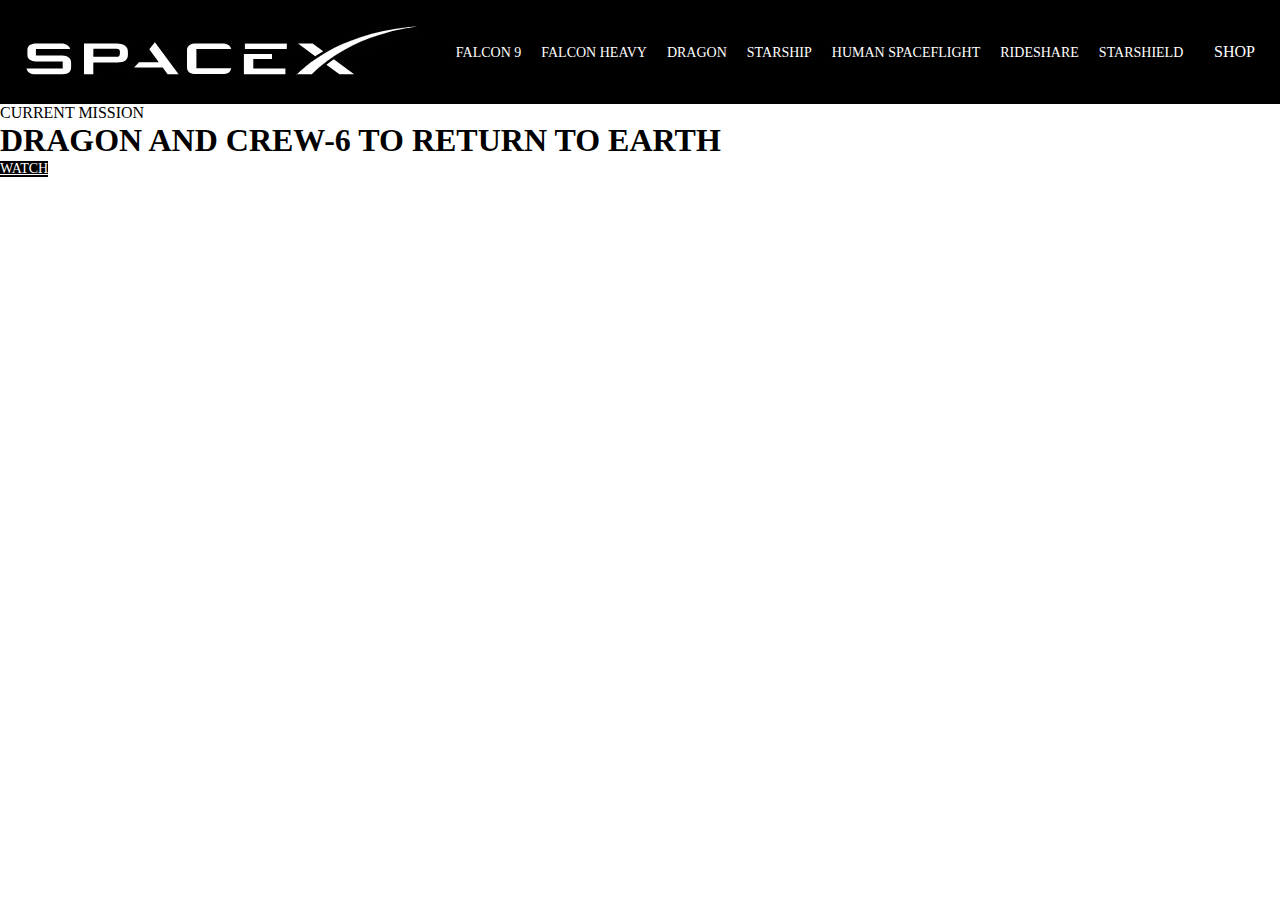
==== index.html @ 00b8a9af "new work" ====
<!DOCTYPE html>
<html lang="en">
<head>
  <meta charset="UTF-8">
  <meta name="viewport" content="width=device-width, initial-scale=1.0">
  <link rel="stylesheet" href="spacex.css">
  <title>SpaceX</title>
</head>
<body>
  <main>
    <nav id="navbar">
      <div class="logo_container">
        <img src="./assets/images/SpaceX Logo (1).jpg" alt="SpaceX">
      </div>
      <ul class="nav_items">
        <li><a href="falcon 9">FALCON 9</a></li>
        <li><a href="falcon heavy">FALCON HEAVY</a></li>
        <li><a href="dragon">DRAGON</a></li>
        <li><a href="starship">STARSHIP</a></li>
        <li><a href="human">HUMAN SPACEFLIGHT</a></li>
        <li><a href="rideshare">RIDESHARE</a></li>
        <li><a href="starshield">STARSHIELD</a></li>
      </ul>
      <ul class="nav_items2">
<li><a href="SHOP">SHOP</a></li>
      </ul>
    </nav>

    <section class="hero-section">
        <div class="right-section"
 <p>CURRENT MISSION</p>
 <h1>DRAGON AND CREW-6 TO RETURN TO EARTH</h1>
 <a href="#" class="btn">
  WATCH
 </a>
</div>
    </section>
  </main>
</body>
</html>
---- spacex.css ----
*{
    padding: 0;
    margin: 0;
}
#navbar {
    display: flex;
    justify-content: space-between;
    padding: 25px;
    background-color: black;
    align-items: center;
}
.nav_items {
 list-style-type: none;
 display: flex;
   &.nav_items a {
color: white;
text-decoration: none;
padding: 10px;
font-size: 14px;
font-weight: 500;
    }
}
.nav_items2 {
  list-style-type: none;
 & a {
 color: white;
 text-decoration: none;
 font-weight: 500;
    }
}
.btn {
    cursor: pointer;
    display: inline-block;
    border: 0;
    font-weight: 400;
    font-size: 14px;
    padding: 10px 20xp;
    background: black;
    color: white;
}
.btn:hover {
    opacity: 0.9;
}
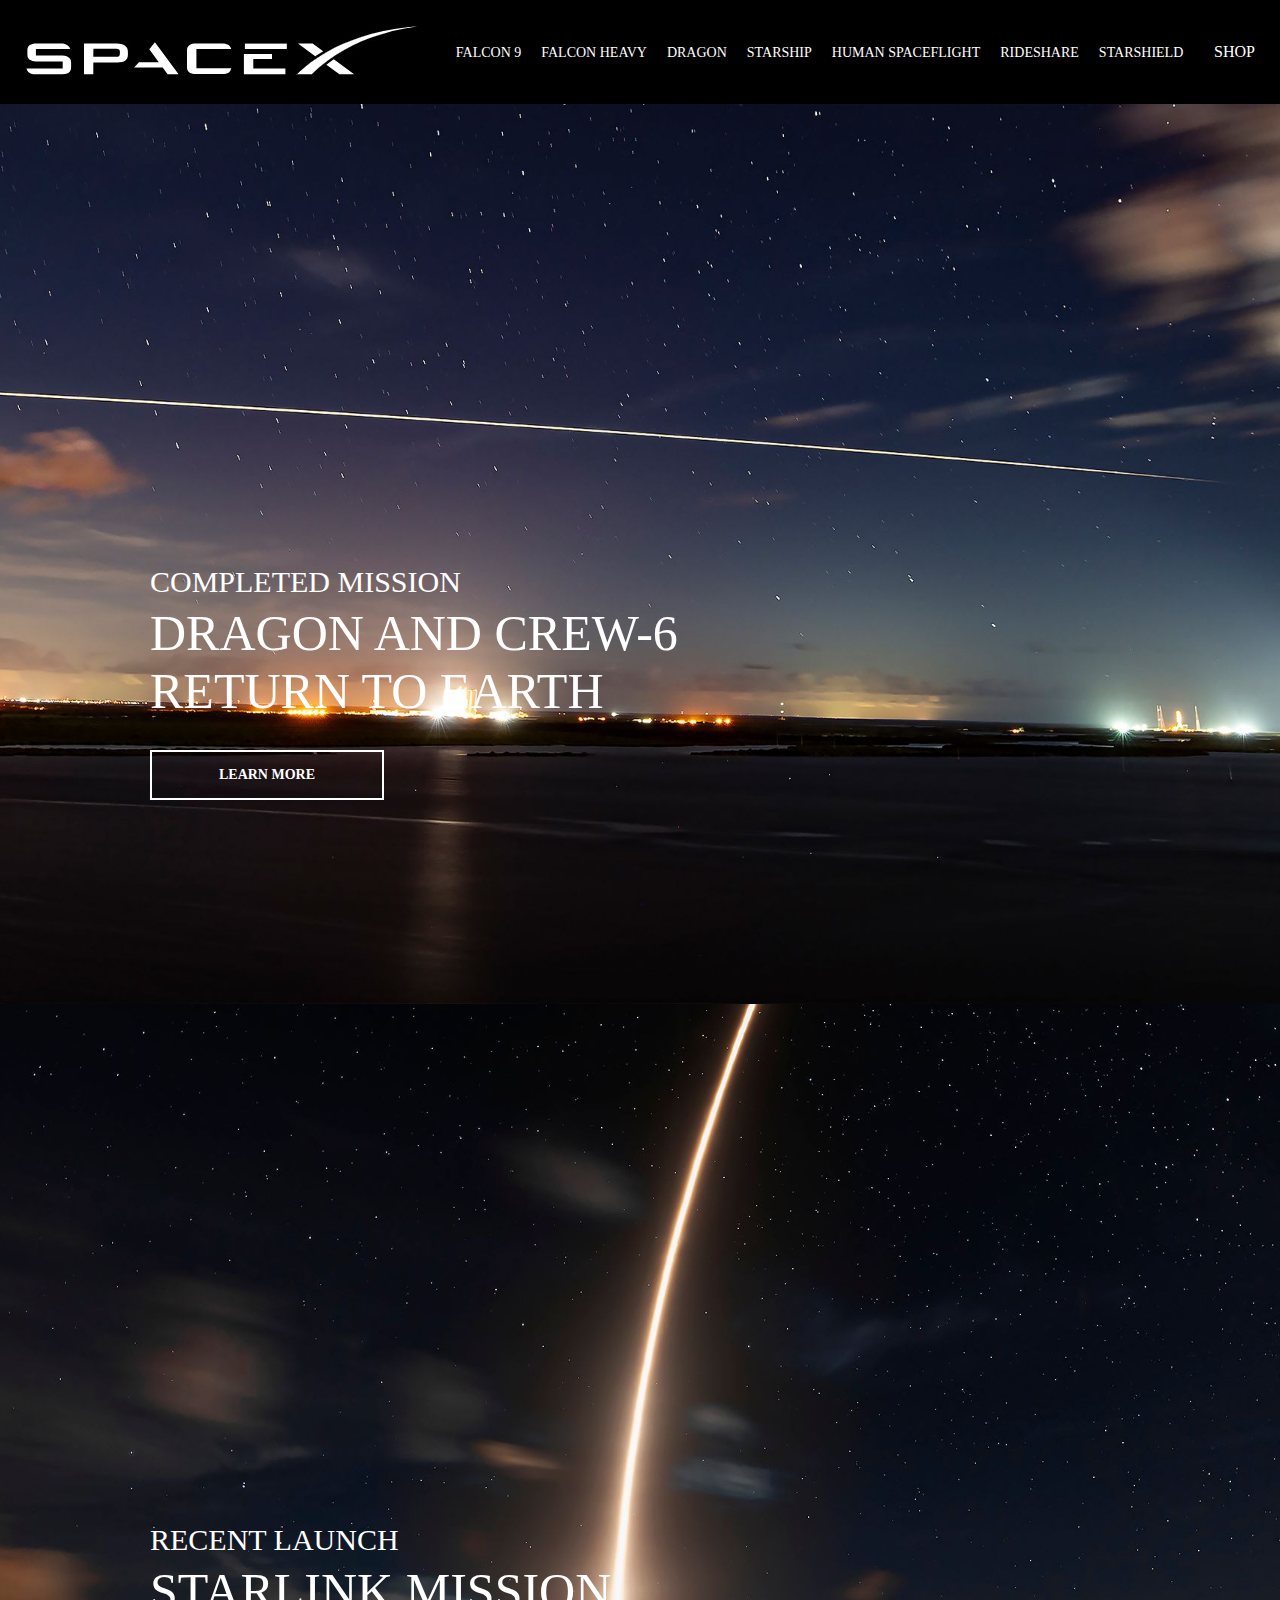
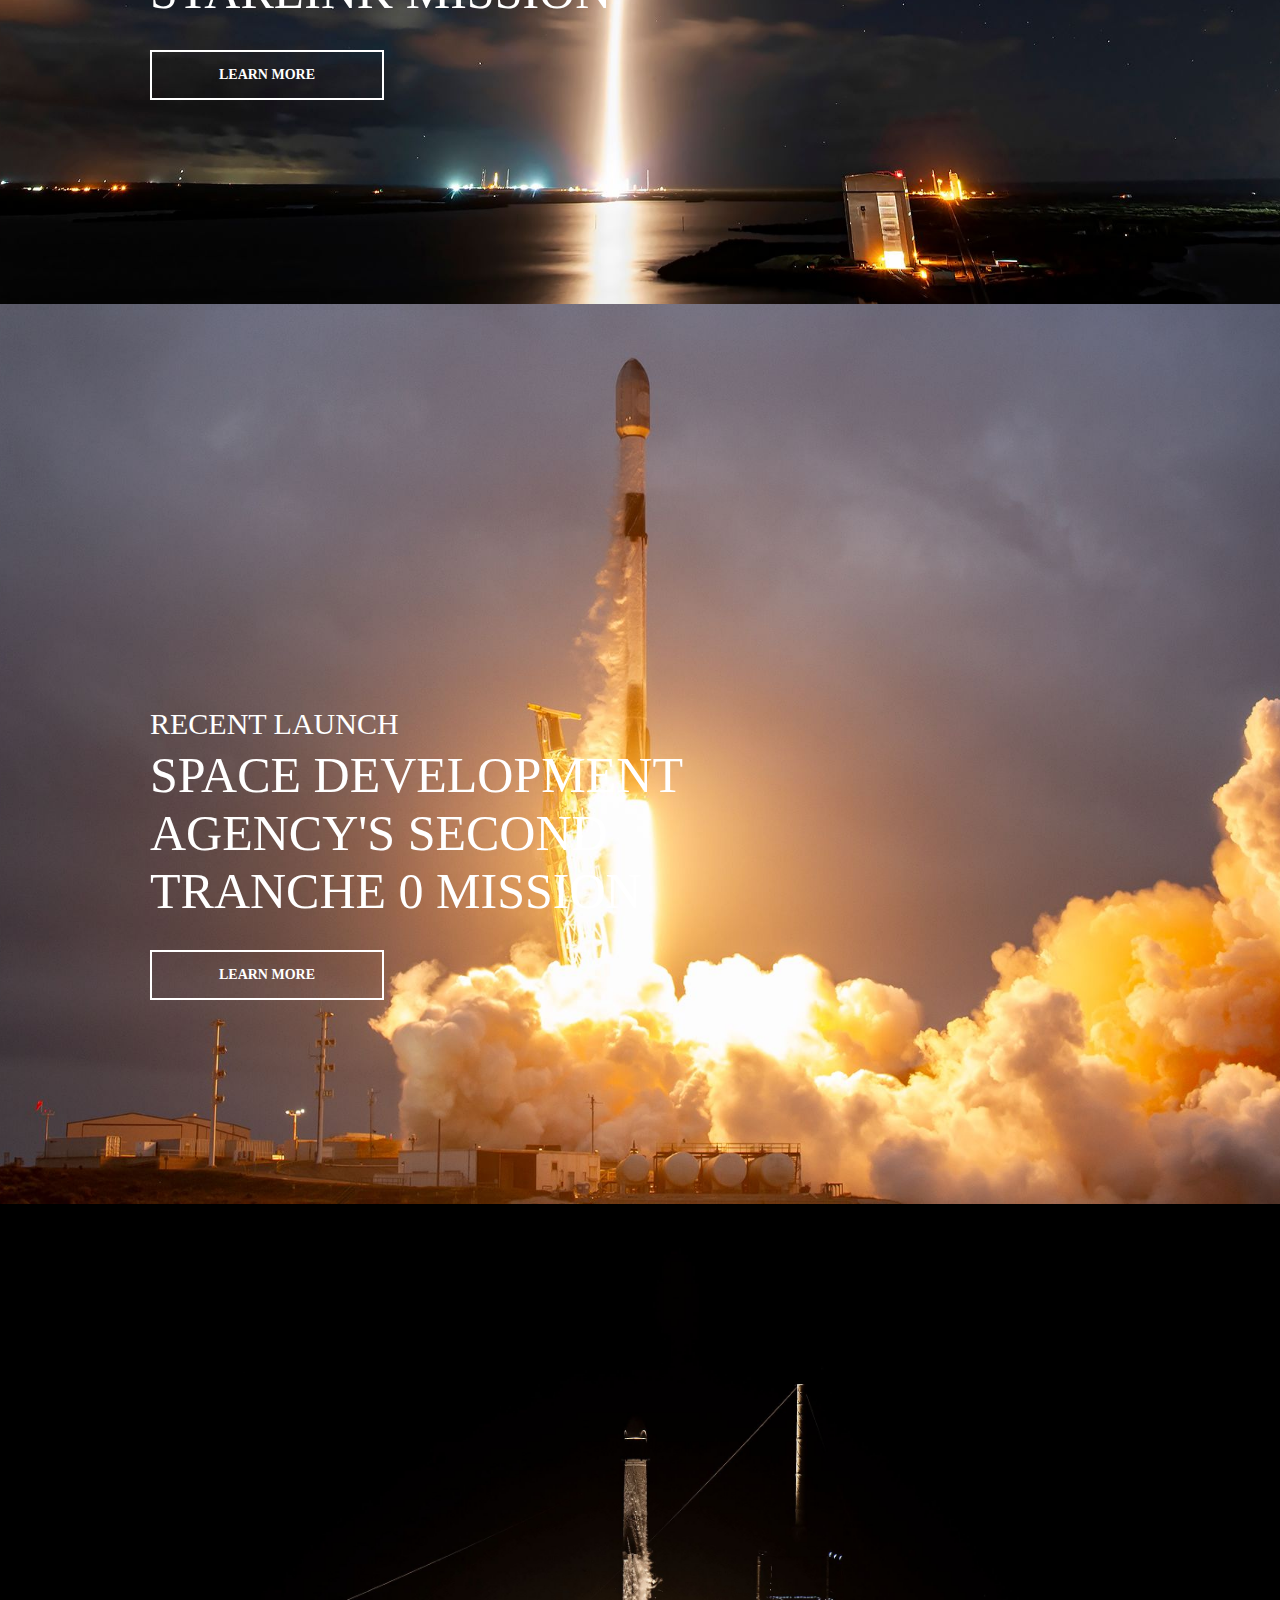
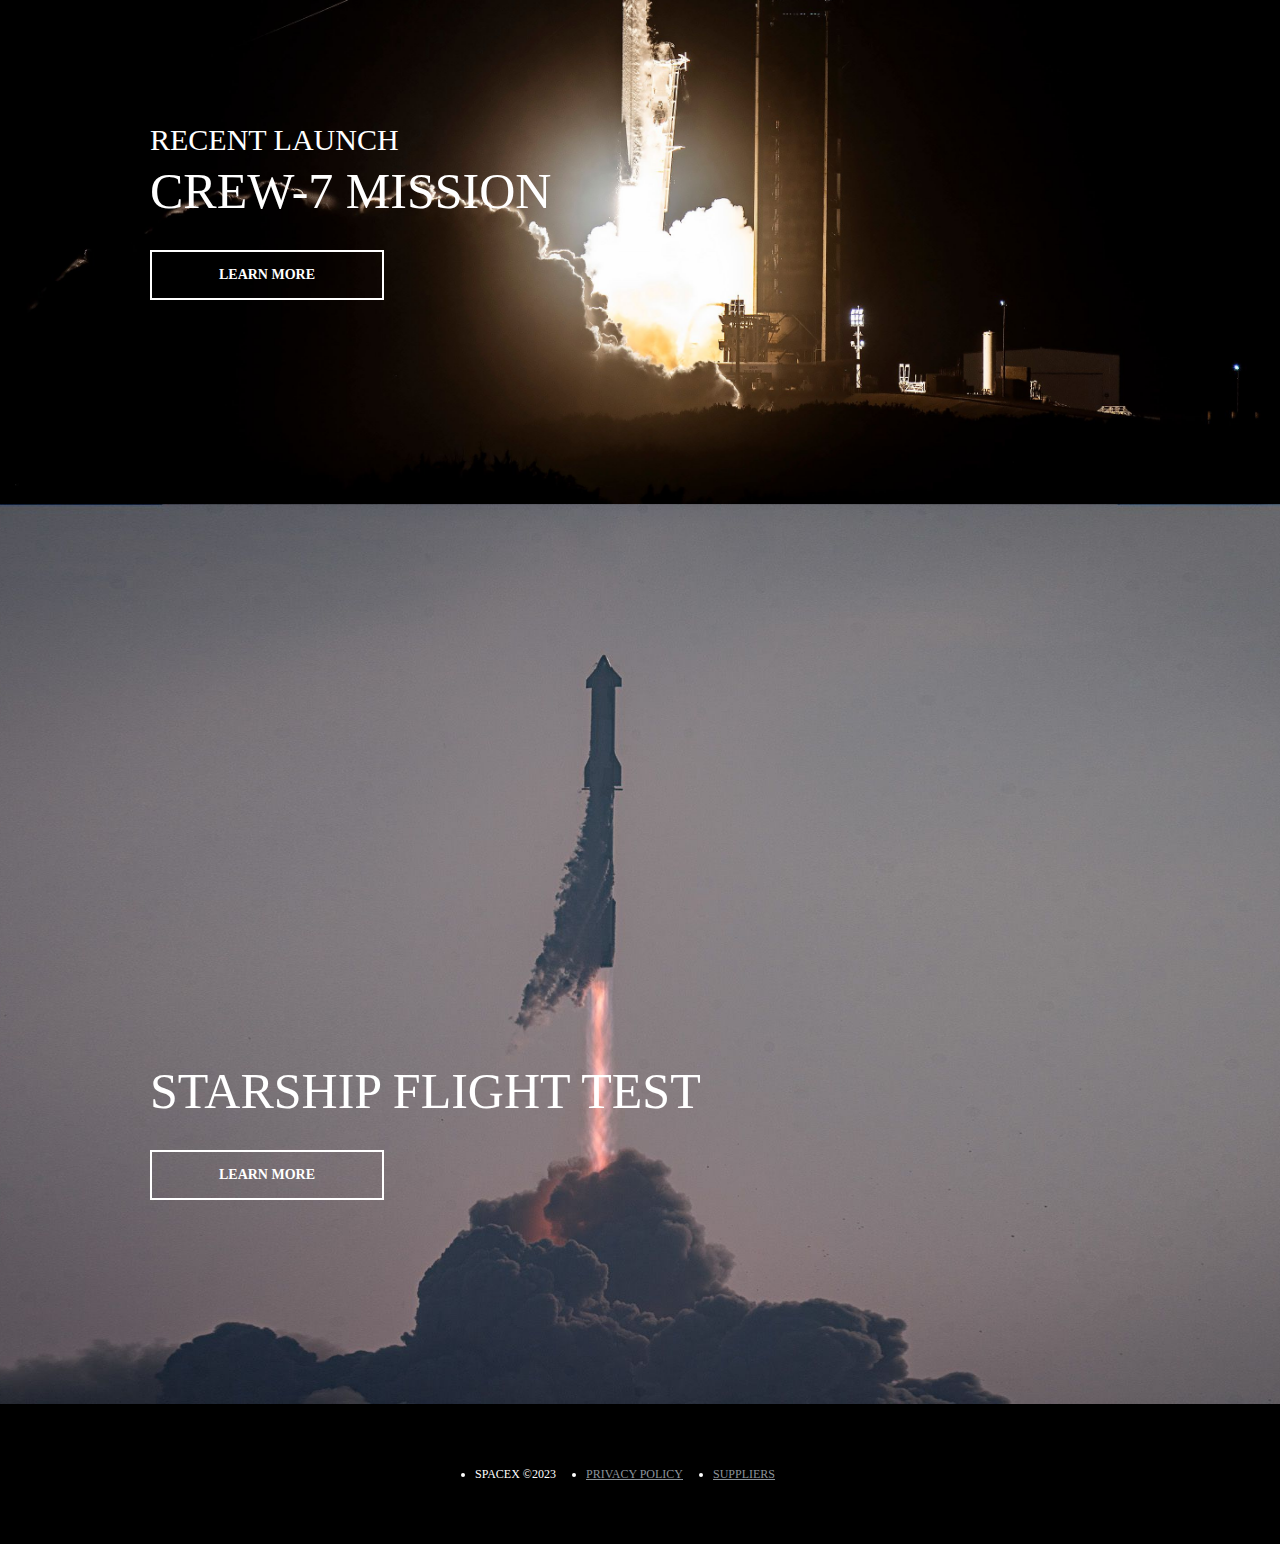
==== commit 1b83646c: "works on body-branch" ====
--- a/index.html
+++ b/index.html
@@ -25,16 +25,68 @@
 <li><a href="SHOP">SHOP</a></li>
       </ul>
     </nav>
-
-    <section class="hero-section">
-        <div class="right-section"
- <p>CURRENT MISSION</p>
- <h1>DRAGON AND CREW-6 TO RETURN TO EARTH</h1>
- <a href="#" class="btn">
-  WATCH
- </a>
-</div>
-    </section>
+    <!-- Section A -->
+<section class="section-a">
+    <div class="section-inner">
+       <p>COMPLETED MISSION</p>
+       <h1>DRAGON AND CREW-6 RETURN TO EARTH</h1>
+       <div class="btn">
+        <div class="hover"></div>
+        <span>LEARN MORE</span>
+       </div> 
+    </div>
+</section>
+    <!-- Section B -->
+<section class="section-b">
+    <div class="section-inner">
+       <p>RECENT LAUNCH</p>
+       <h1>STARLINK MISSION</h1>
+       <div class="btn">
+        <div class="hover"></div>
+        <span>LEARN MORE</span>
+       </div> 
+    </div>
+</section>
+    <!-- Section C -->
+<section class="section-c">
+    <div class="section-inner">
+       <p>RECENT LAUNCH</p>
+       <h1>SPACE DEVELOPMENT AGENCY'S SECOND TRANCHE 0 MISSION</h1>
+       <div class="btn">
+        <div class="hover"></div>
+        <span>LEARN MORE</span>
+       </div> 
+    </div>
+</section>
+    <!-- Section D -->
+<section class="section-d">
+    <div class="section-inner">
+       <p>RECENT LAUNCH</p>
+       <h1>CREW-7 MISSION</h1>
+       <div class="btn">
+        <div class="hover"></div>
+        <span>LEARN MORE</span>
+       </div> 
+    </div>
+</section>
+    <!-- Section E -->
+<section class="section-e">
+    <div class="section-inner">
+       <h1>STARSHIP FLIGHT TEST</h1>
+       <div class="btn">
+        <div class="hover"></div>
+        <span>LEARN MORE</span>
+       </div> 
+    </div>
+</section>
+<!-- footer -->
+<footer>
+  <ul>
+    <li>SpaceX &copy;2023</li>
+<li><a href="privacy">PRIVACY POLICY</a></li>
+<li><a href="suppliers">SUPPLIERS</a></li>
+  </ul>
+</footer>
   </main>
 </body>
 </html>--- a/spacex.css
+++ b/spacex.css
@@ -6,7 +6,7 @@
     display: flex;
     justify-content: space-between;
     padding: 25px;
-    background-color: black;
+    background-color: #000;
     align-items: center;
 }
 .nav_items {
@@ -35,9 +35,115 @@
     font-weight: 400;
     font-size: 14px;
     padding: 10px 20xp;
-    background: black;
     color: white;
 }
 .btn:hover {
     opacity: 0.9;
 }
+/* section */
+section {
+    position: relative;
+    height: 100vh;
+    background-position: center center;
+    background-repeat: no-repeat;
+    background-size: cover;
+    text-transform: uppercase;
+}
+.section-inner {
+  position: absolute;
+  bottom: 200px;
+  left: 150px;
+  max-width: 560px;  
+}
+.section-inner p {
+    font-size: 30px;
+    margin-bottom: 5px;
+    font-weight: 400;
+    color: #fff;
+}
+.section-inner h1 {
+    font-size: 50px;
+    font-weight: 500;
+    margin-bottom: 20px;
+    color: #fff;
+}
+
+/* background images */
+.section-a {
+    background-image: url(./assets/images/space-1.jpg);
+}
+.section-b {
+    background-image: url(./assets/images/space-2.jpg);
+}
+.section-c {
+    background-image: url(./assets/images/space-3.jpg);
+}
+.section-d {
+    background-image: url(./assets/images/space-4.jpg);
+}
+.section-e {
+    background-image: url(./assets/images/space-5.jpg);
+}
+.btn {
+    position: relative;
+    display: inline-block;
+    cursor: pointer;
+    text-align: center;
+    min-width: 130px;
+    padding: 15px 50px;
+    margin-top: 10px;
+    border: 2px solid #fff;
+    font-weight: bold;
+    overflow: hidden;
+    z-index: 2;
+}
+.btn:hover span {
+    color: #000;
+}
+.btn .hover {
+   position: absolute;
+   top: 0;
+   left: 0;
+   width: 100%;
+   height: 100%;
+   background-color: #fff;
+   color: #000;
+   z-index: -2;
+transform: translateY(100%);
+}
+.btn:hover .hover {
+    transform: translateY(0);
+}
+/* footer */
+footer {
+    position: relative;
+    padding: 55px 0;
+    background-color: #000;
+}
+footer ul {
+    display: flex;
+    justify-content: center;
+    align-items: center;
+    flex-wrap: wrap;
+}
+footer ul li {
+    margin-right: 30px;
+    color: #fff;
+    text-transform: uppercase;
+    font-size: 12px;
+    font-weight: 400;
+    line-height: 2.5;
+}
+footer ul li a {
+ color: #8B939B;
+ transition: color 0.6s;
+ list-style-type: none;
+ font-size: 12px;
+ font-weight: 400;   
+}
+
+
+/* animation */
+@keyframes fadeinup {
+    opacity: 0;
+}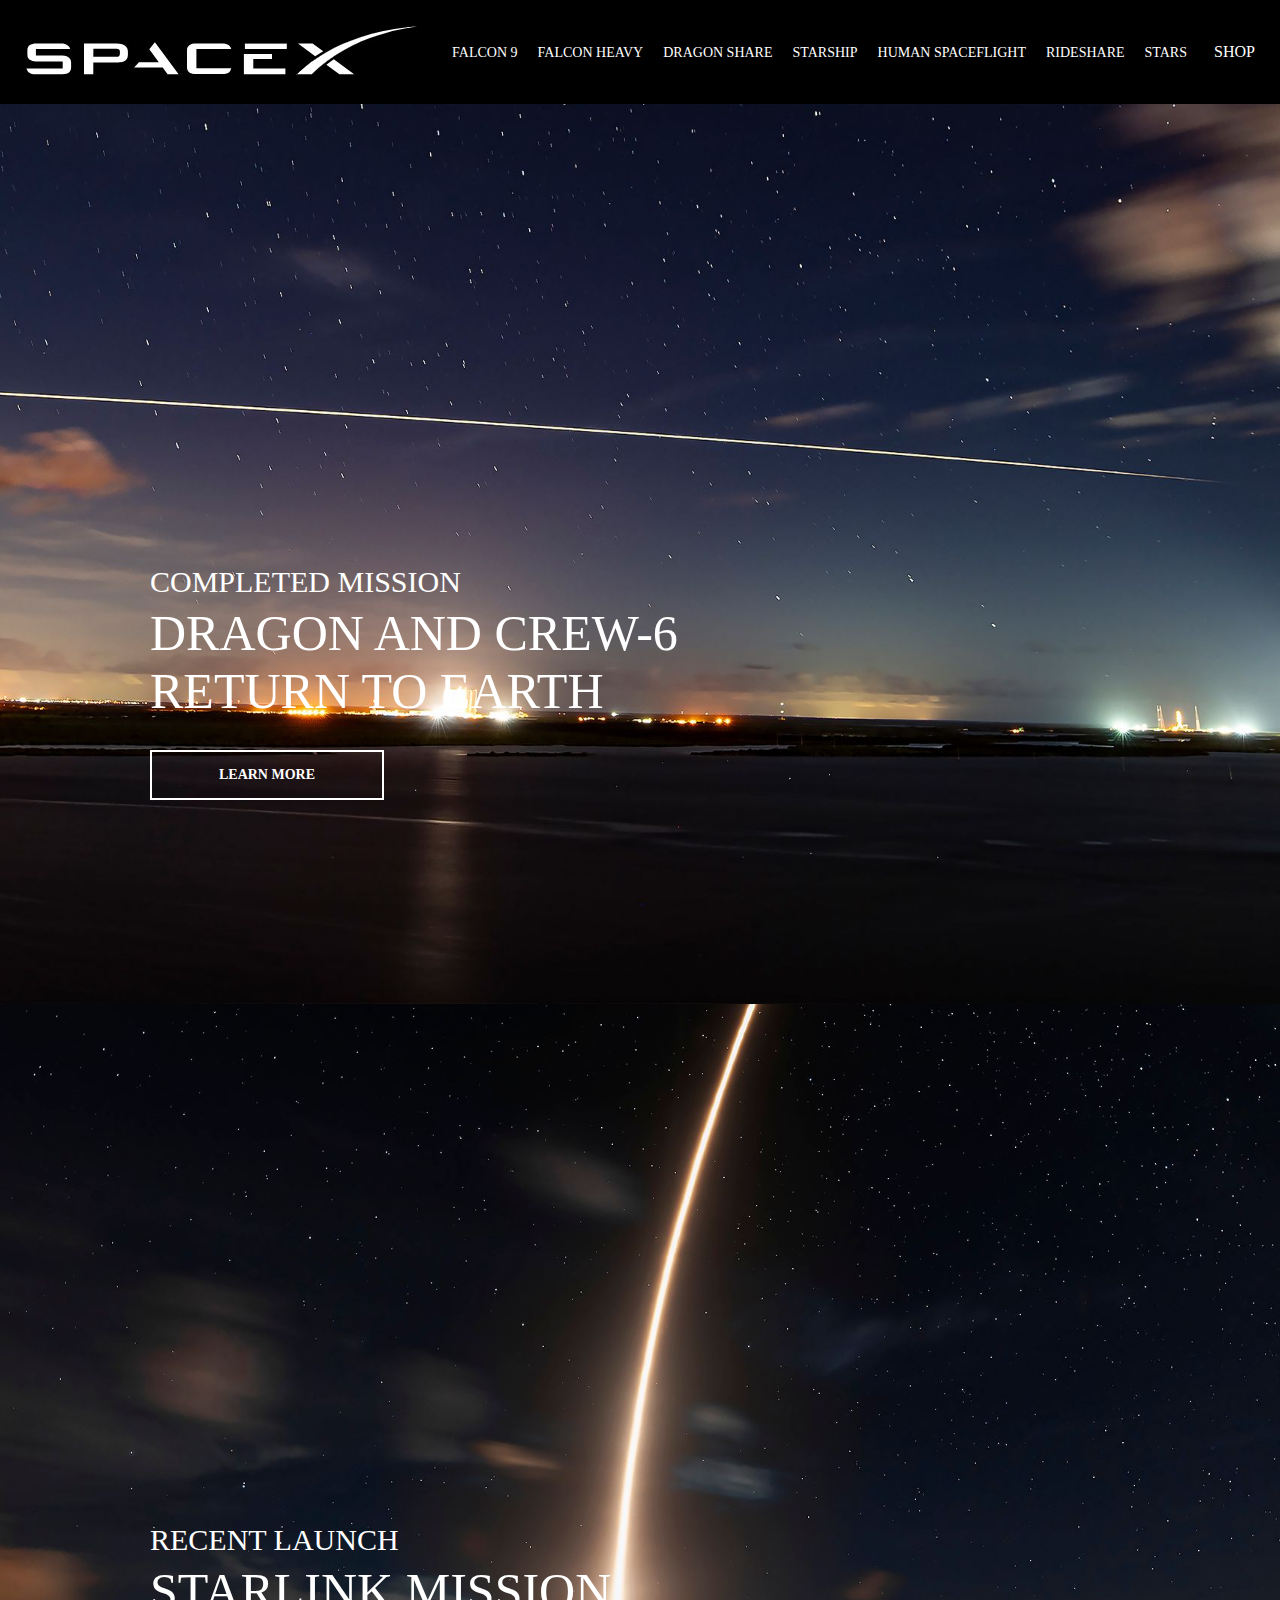
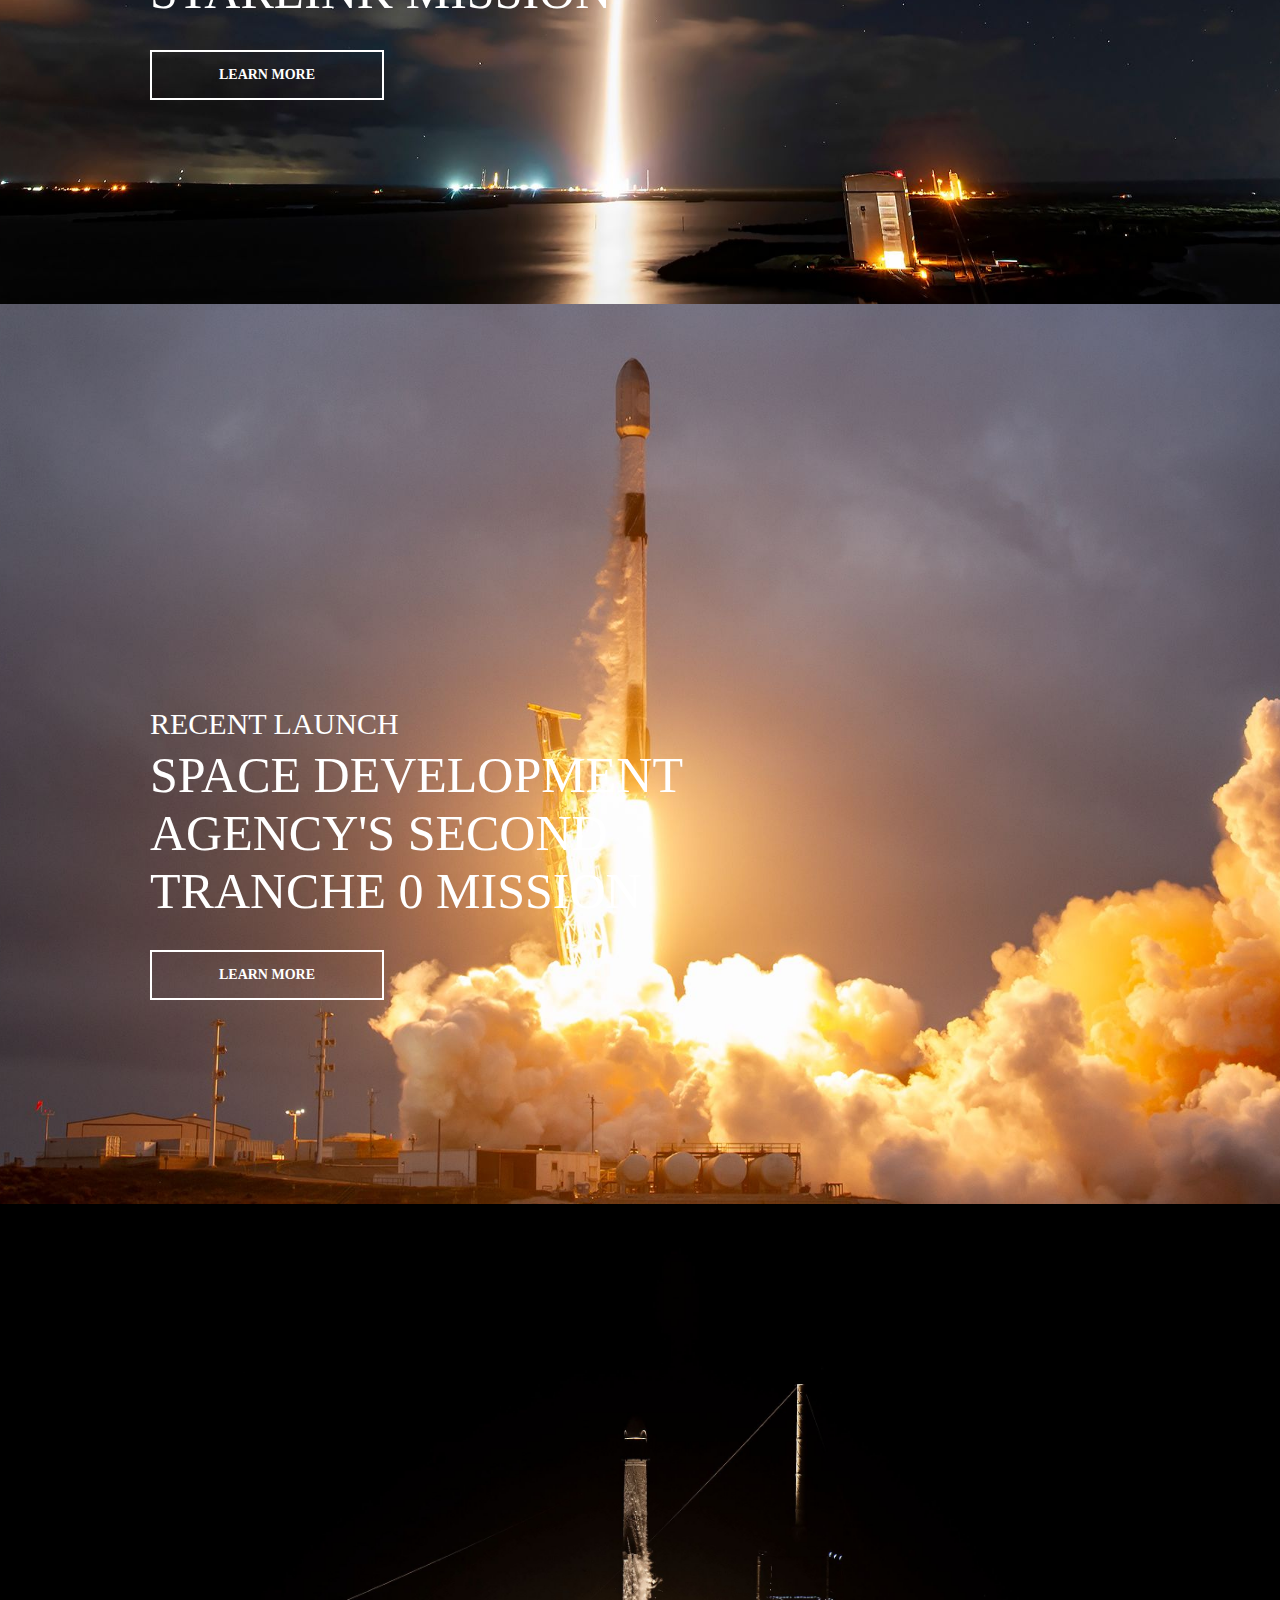
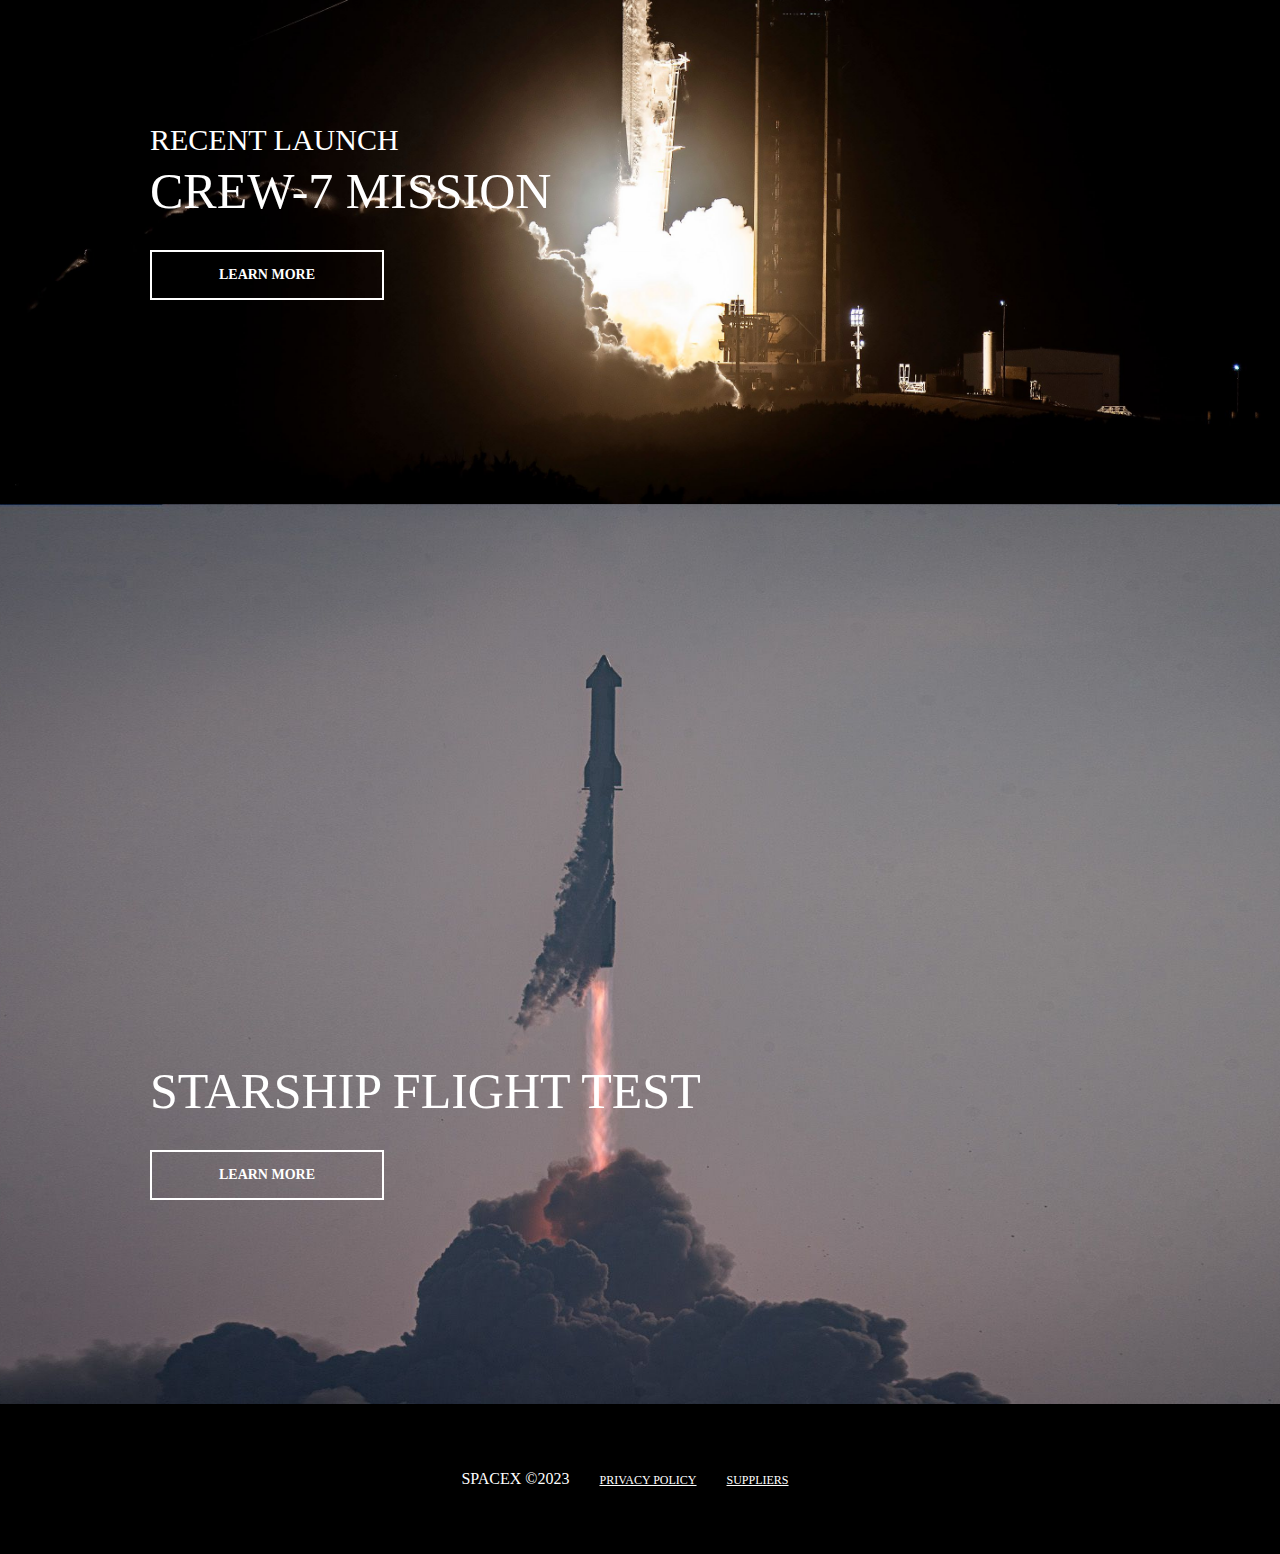
==== commit b0a1681d: "noted changes" ====
--- a/index.html
+++ b/index.html
@@ -15,11 +15,11 @@
       <ul class="nav_items">
         <li><a href="falcon 9">FALCON 9</a></li>
         <li><a href="falcon heavy">FALCON HEAVY</a></li>
-        <li><a href="dragon">DRAGON</a></li>
+        <li><a href="dragon">DRAGON SHARE</a></li>
         <li><a href="starship">STARSHIP</a></li>
         <li><a href="human">HUMAN SPACEFLIGHT</a></li>
         <li><a href="rideshare">RIDESHARE</a></li>
-        <li><a href="starshield">STARSHIELD</a></li>
+        <li><a href="starshield">STARS</a></li>
       </ul>
       <ul class="nav_items2">
 <li><a href="SHOP">SHOP</a></li>
--- a/spacex.css
+++ b/spacex.css
@@ -130,16 +130,18 @@
     margin-right: 30px;
     color: #fff;
     text-transform: uppercase;
-    font-size: 12px;
+    font-size: 16px;
     font-weight: 400;
     line-height: 2.5;
+    list-style-type: none;
 }
 footer ul li a {
- color: #8B939B;
+ color: white;
  transition: color 0.6s;
  list-style-type: none;
  font-size: 12px;
- font-weight: 400;   
+ font-weight: 400;
+ list-style-type: none;   
 }
 
 
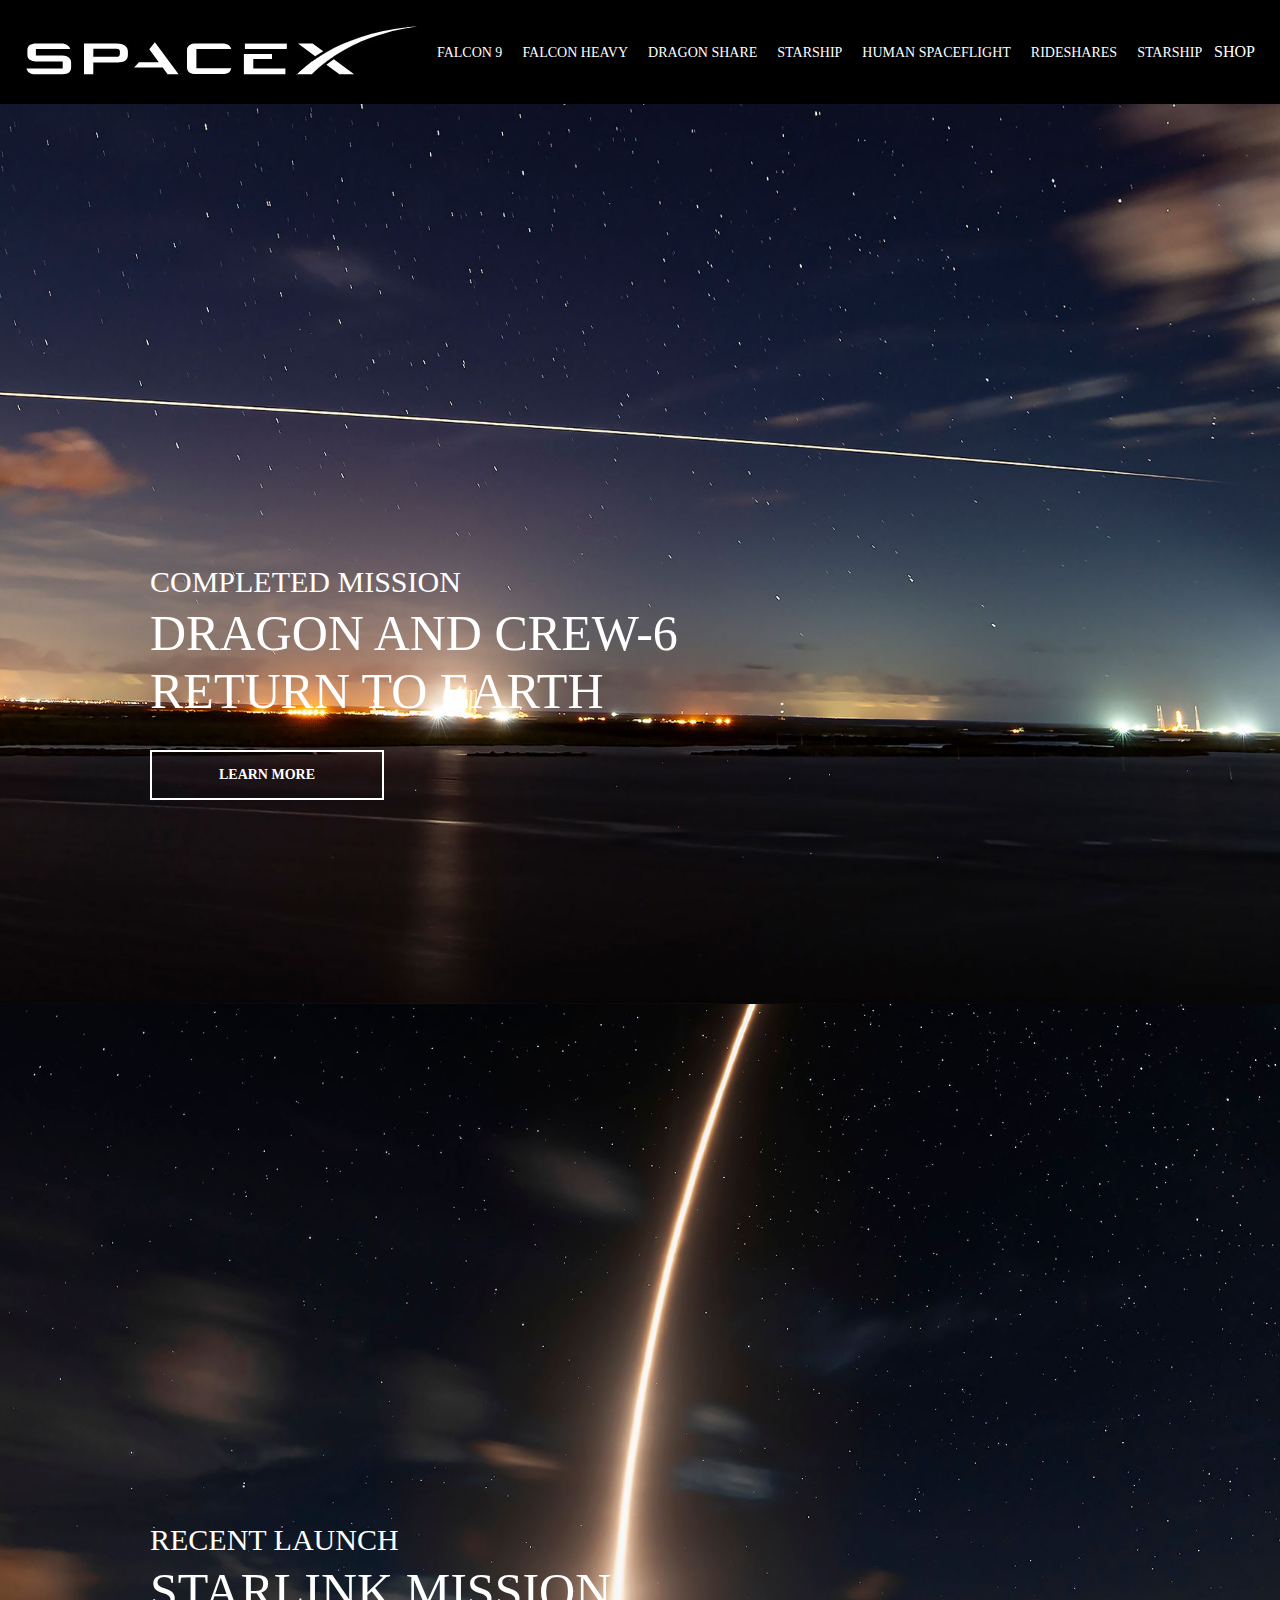
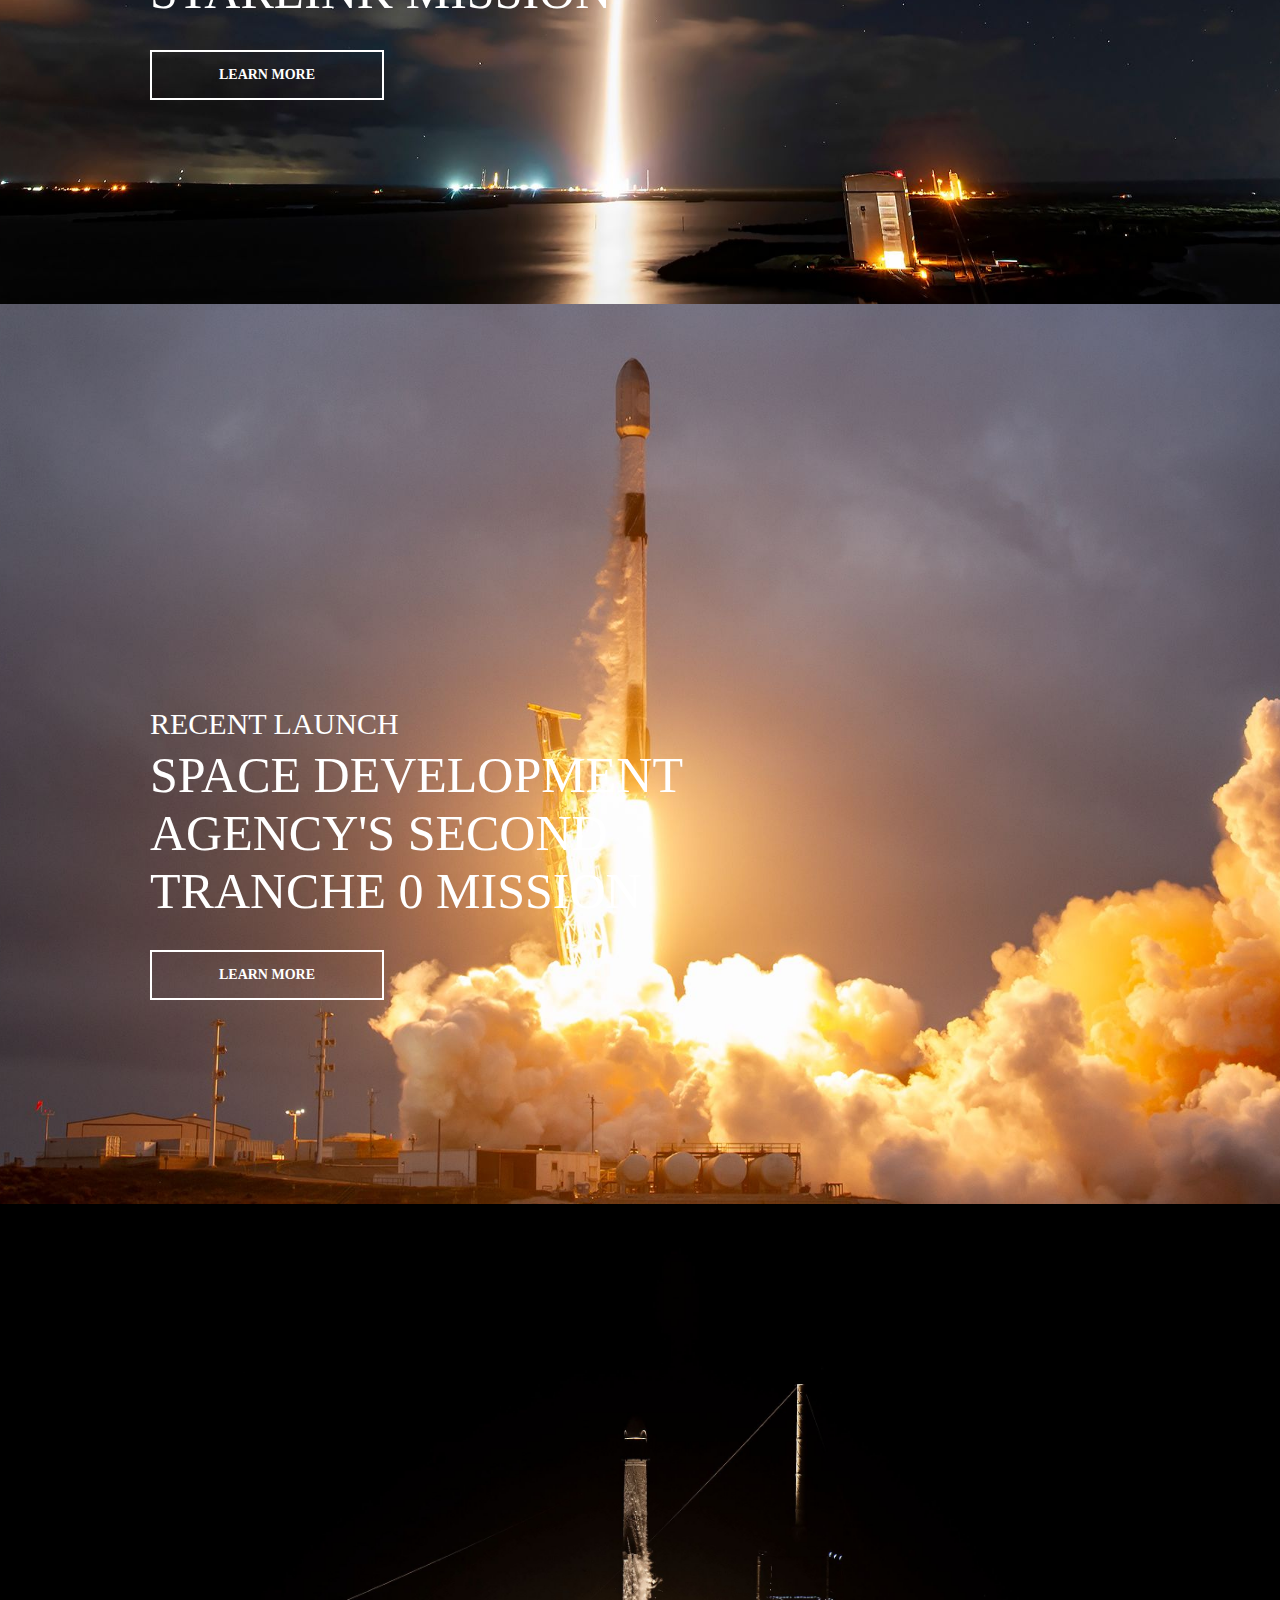
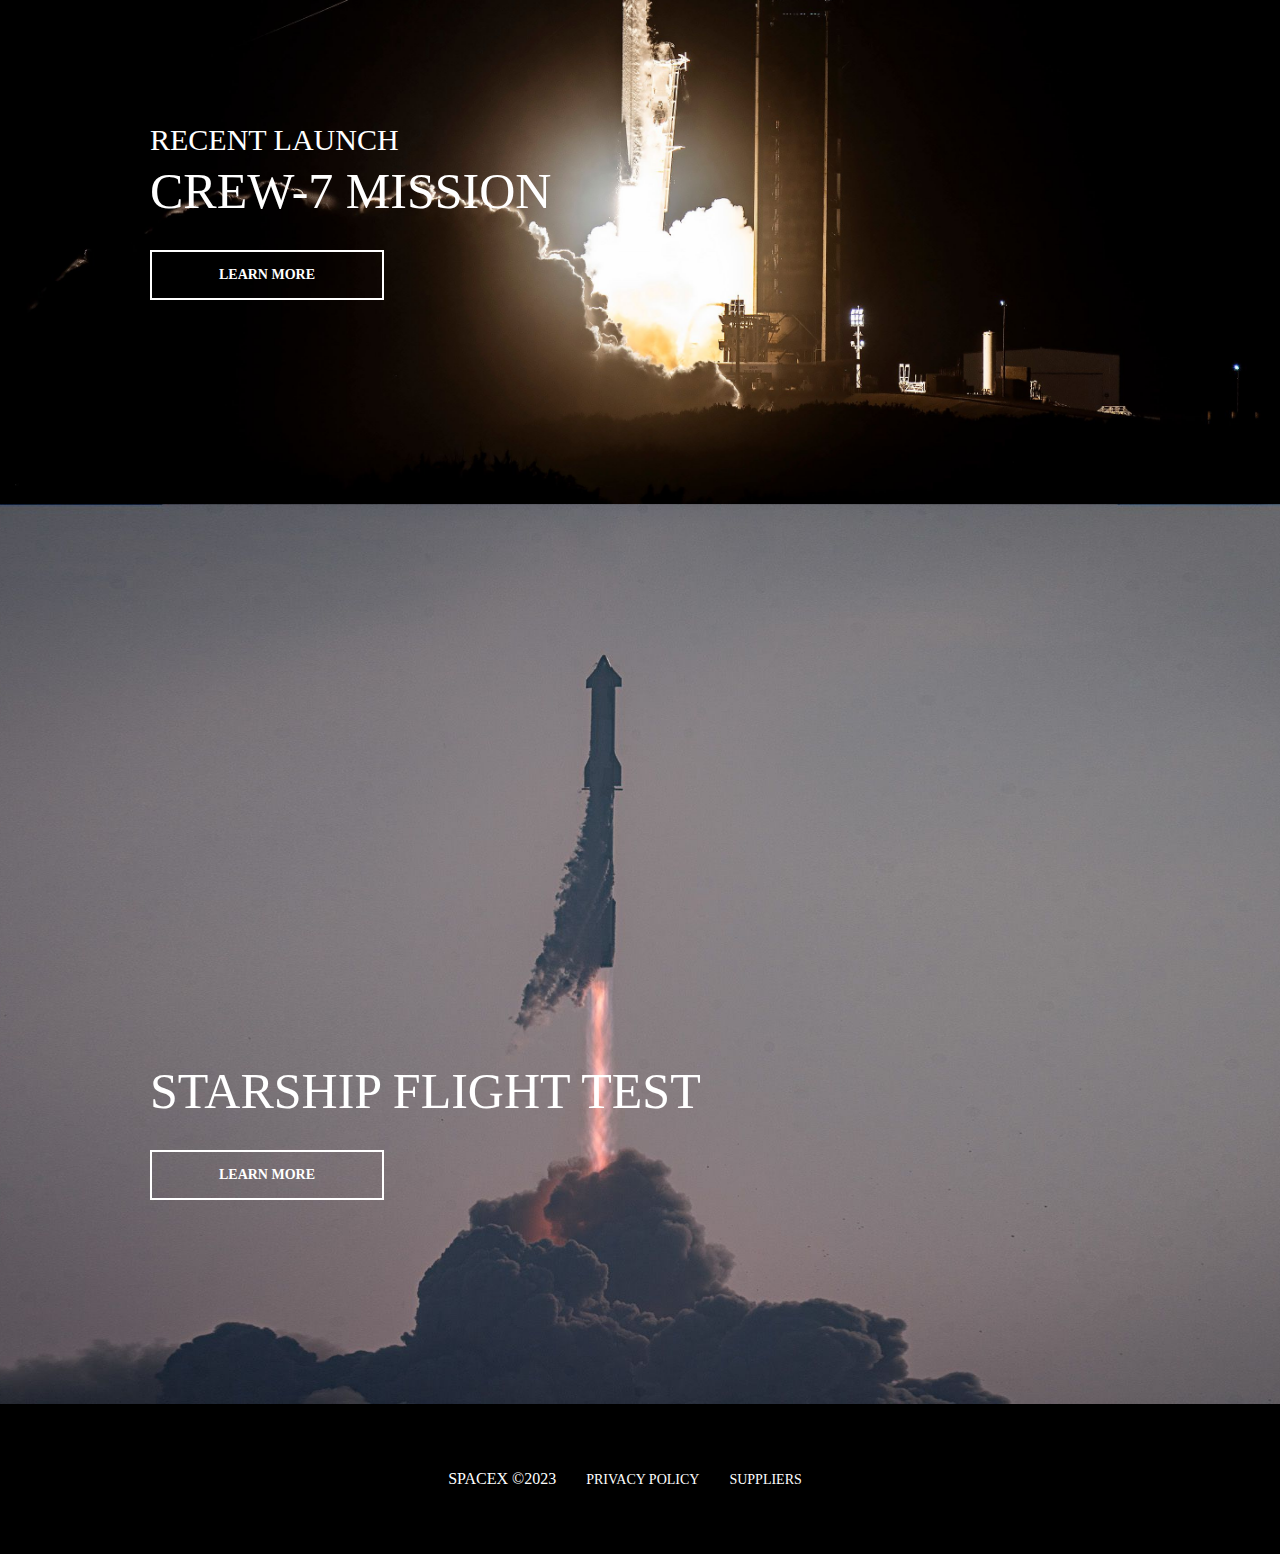
==== commit 8f97a2f4: "check this out" ====
--- a/index.html
+++ b/index.html
@@ -18,8 +18,8 @@
         <li><a href="dragon">DRAGON SHARE</a></li>
         <li><a href="starship">STARSHIP</a></li>
         <li><a href="human">HUMAN SPACEFLIGHT</a></li>
-        <li><a href="rideshare">RIDESHARE</a></li>
-        <li><a href="starshield">STARS</a></li>
+        <li><a href="rideshare">RIDESHARES</a></li>
+        <li><a href="starshield">STARSHIP</a></li>
       </ul>
       <ul class="nav_items2">
 <li><a href="SHOP">SHOP</a></li>
--- a/spacex.css
+++ b/spacex.css
@@ -125,6 +125,7 @@
     justify-content: center;
     align-items: center;
     flex-wrap: wrap;
+    text-decoration: none;
 }
 footer ul li {
     margin-right: 30px;
@@ -134,14 +135,16 @@
     font-weight: 400;
     line-height: 2.5;
     list-style-type: none;
+    text-decoration: none;
 }
 footer ul li a {
  color: white;
- transition: color 0.6s;
+ transition: color 0.7s;
  list-style-type: none;
- font-size: 12px;
+ font-size: 14px;
  font-weight: 400;
- list-style-type: none;   
+ list-style-type: none;
+ text-decoration: none;   
 }
 
 
